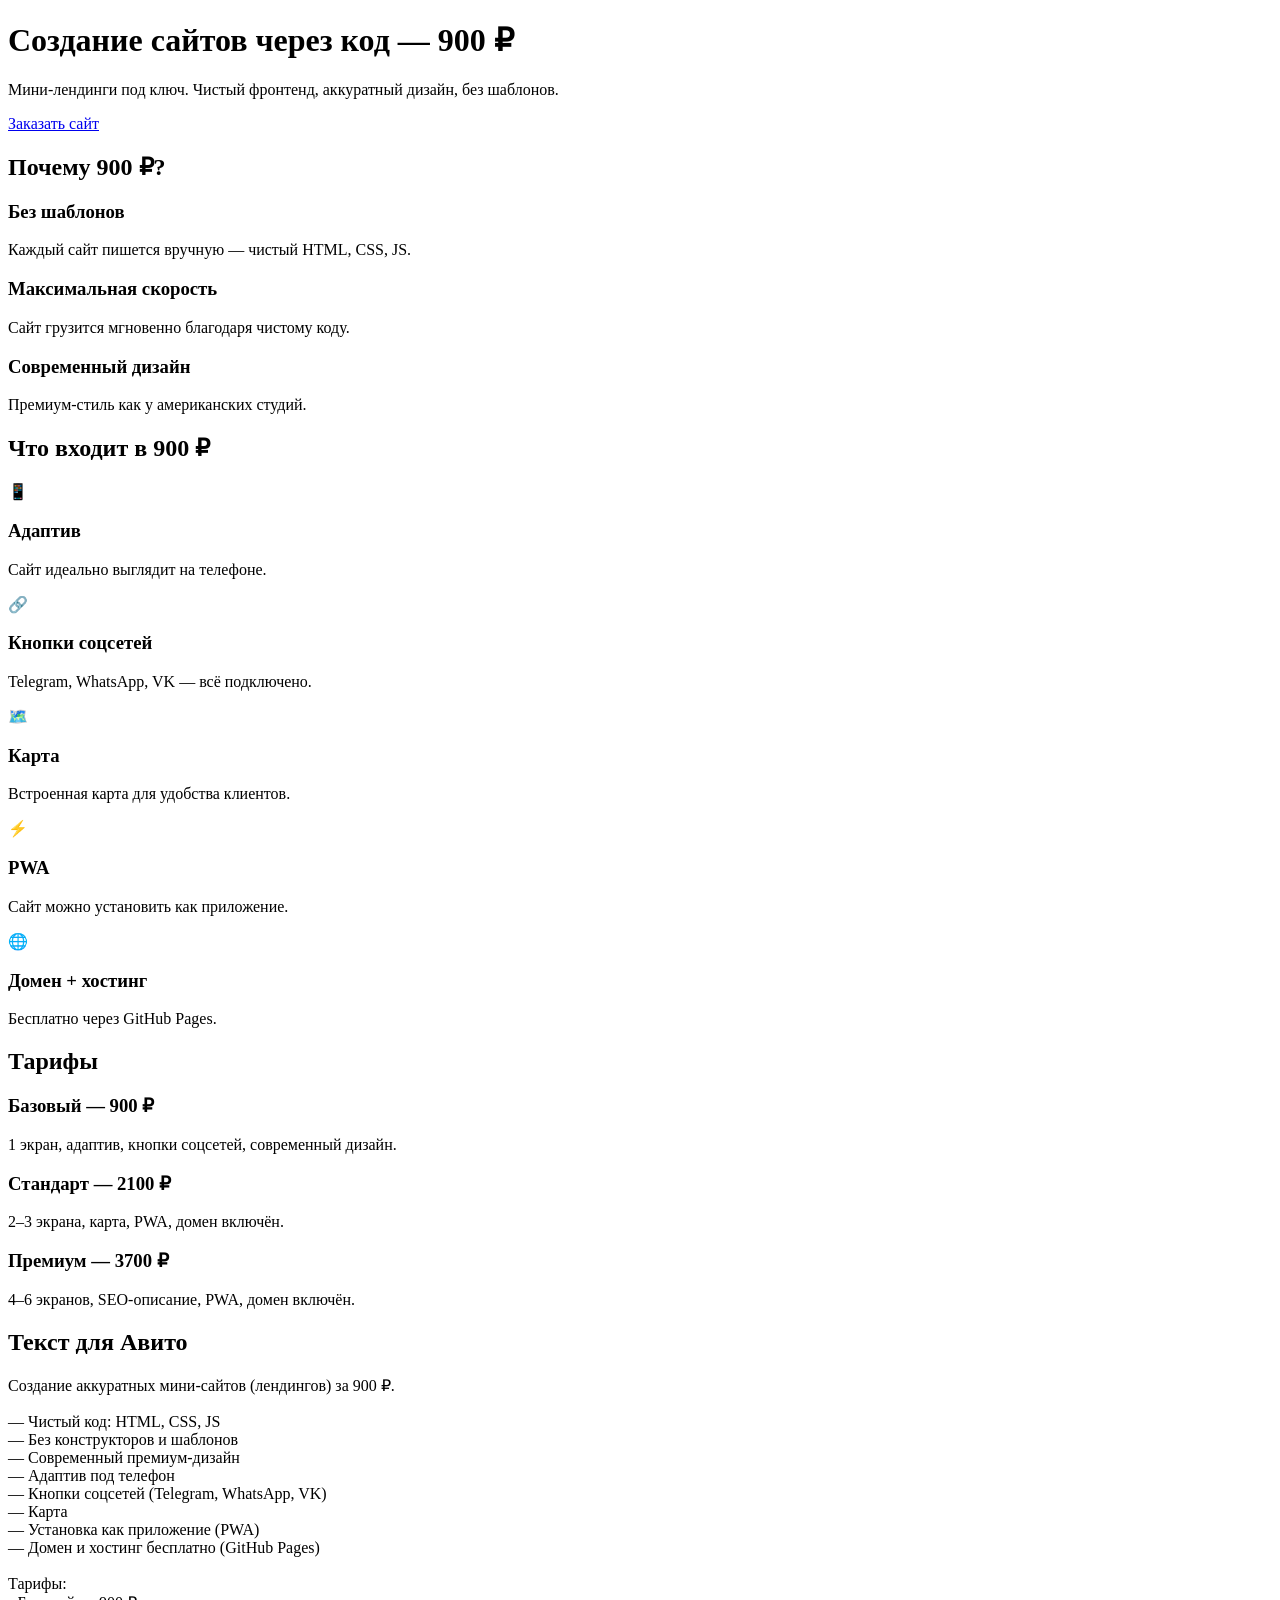
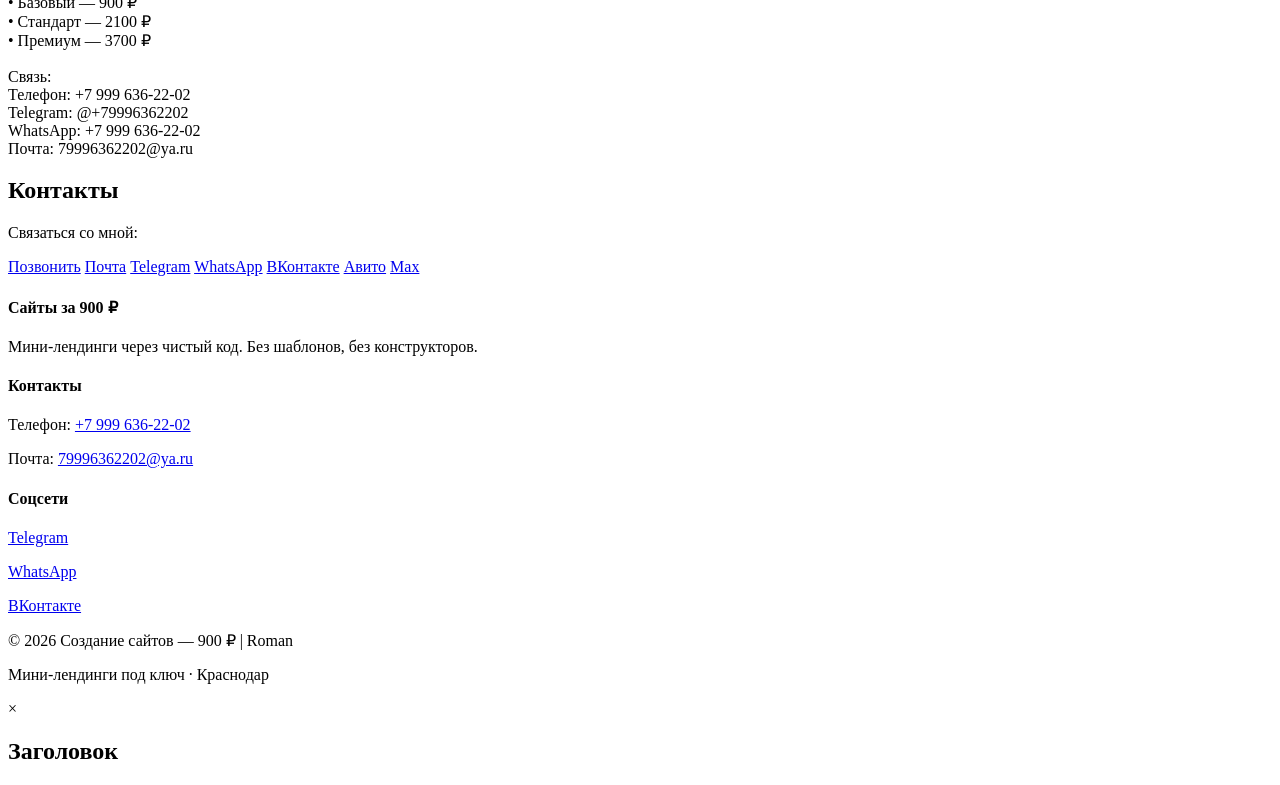
==== index.html @ 2df3d74e "Update index.html" ====
<!DOCTYPE html>
<html lang="ru">
<head>
  <meta charset="UTF-8">
  <meta name="viewport" content="width=device-width, initial-scale=1.0">

  <title>Создание сайтов — 900 ₽ | Мини‑лендинги под ключ</title>

  <!-- SEO -->
  <meta name="description" content="Создание аккуратных мини‑сайтов за 900 ₽. Чистый код, адаптив, кнопки соцсетей, карта, PWA, домен и хостинг бесплатно. Быстро и аккуратно.">
  <meta name="keywords" content="создание сайтов, сайт за 900 рублей, мини сайт, лендинг, разработка сайтов, Краснодар, фронтенд, веб разработка">
  <meta name="author" content="Roman">

  <!-- Open Graph -->
  <meta property="og:title" content="Создание сайтов — 900 ₽">
  <meta property="og:description" content="Мини‑сайты через чистый код. Быстро, аккуратно, без шаблонов.">
  <meta property="og:type" content="website">

  <!-- JSON-LD -->
  <script type="application/ld+json">
  {
    "@context": "https://schema.org",
    "@type": "LocalBusiness",
    "name": "Создание сайтов — 900 ₽",
    "description": "Мини‑лендинги под ключ через чистый код. Адаптив, кнопки соцсетей, карта, PWA, домен и хостинг.",
    "address": {
      "@type": "PostalAddress",
      "addressLocality": "Краснодар",
      "addressCountry": "RU"
    },
    "telephone": "+7-999-636-22-02",
    "email": "79996362202@ya.ru",
    "url": "https://evacuatorkrasnodar-ux.github.io/sites-900/",
    "priceRange": "900 RUB",
    "sameAs": [
      "https://t.me/+79996362202",
      "https://wa.me/79996362202",
      "https://vk.com"
    ]
  }
  </script>

  <!-- Шрифты -->
  <link href="https://fonts.googleapis.com/css2?family=Inter:wght@300;400;600;700;800&display=swap" rel="stylesheet">

  <!-- Стили -->
  <link rel="stylesheet" href="/sites-900/style.css">

  <!-- PWA -->
  <link rel="manifest" href="/sites-900/manifest.json">
</head>

<body>

  <div class="parallax-bg"></div>

  <header>
    <h1>Создание сайтов через код — 900 ₽</h1>
    <p>Мини‑лендинги под ключ. Чистый фронтенд, аккуратный дизайн, без шаблонов.</p>
    <a href="#contact" class="btn">Заказать сайт</a>
  </header>

  <!-- Почему 900 ₽ -->
  <section id="why">
    <h2>Почему 900 ₽?</h2>
    <div class="cards">
      <div class="card">
        <h3>Без шаблонов</h3>
        <p>Каждый сайт пишется вручную — чистый HTML, CSS, JS.</p>
      </div>
      <div class="card">
        <h3>Максимальная скорость</h3>
        <p>Сайт грузится мгновенно благодаря чистому коду.</p>
      </div>
      <div class="card">
        <h3>Современный дизайн</h3>
        <p>Премиум‑стиль как у американских студий.</p>
      </div>
    </div>
  </section>

  <!-- Что входит -->
  <section id="features">
    <h2>Что входит в 900 ₽</h2>

    <div class="features-grid">
      <div class="feature">
        <div class="icon">📱</div>
        <h3>Адаптив</h3>
        <p>Сайт идеально выглядит на телефоне.</p>
      </div>

      <div class="feature">
        <div class="icon">🔗</div>
        <h3>Кнопки соцсетей</h3>
        <p>Telegram, WhatsApp, VK — всё подключено.</p>
      </div>

      <div class="feature">
        <div class="icon">🗺️</div>
        <h3>Карта</h3>
        <p>Встроенная карта для удобства клиентов.</p>
      </div>

      <div class="feature">
        <div class="icon">⚡</div>
        <h3>PWA</h3>
        <p>Сайт можно установить как приложение.</p>
      </div>

      <div class="feature">
        <div class="icon">🌐</div>
        <h3>Домен + хостинг</h3>
        <p>Бесплатно через GitHub Pages.</p>
      </div>
    </div>
  </section>

  <!-- Тарифы -->
  <section id="pricing">
    <h2>Тарифы</h2>

    <div class="cards">
      <div class="card">
        <h3>Базовый — 900 ₽</h3>
        <p>1 экран, адаптив, кнопки соцсетей, современный дизайн.</p>
      </div>

      <div class="card">
        <h3>Стандарт — 2100 ₽</h3>
        <p>2–3 экрана, карта, PWA, домен включён.</p>
      </div>

      <div class="card">
        <h3>Премиум — 3700 ₽</h3>
        <p>4–6 экранов, SEO‑описание, PWA, домен включён.</p>
      </div>
    </div>
  </section>

  <!-- Текст под Авито -->
  <section id="avito">
    <h2>Текст для Авито</h2>
    <div class="avito-box">
      <p>
        Создание аккуратных мини‑сайтов (лендингов) за 900 ₽.<br><br>

        — Чистый код: HTML, CSS, JS<br>
        — Без конструкторов и шаблонов<br>
        — Современный премиум‑дизайн<br>
        — Адаптив под телефон<br>
        — Кнопки соцсетей (Telegram, WhatsApp, VK)<br>
        — Карта<br>
        — Установка как приложение (PWA)<br>
        — Домен и хостинг бесплатно (GitHub Pages)<br><br>

        Тарифы:<br>
        • Базовый — 900 ₽<br>
        • Стандарт — 2100 ₽<br>
        • Премиум — 3700 ₽<br><br>

        Связь:<br>
        Телефон: +7 999 636‑22‑02<br>
        Telegram: @+79996362202<br>
        WhatsApp: +7 999 636‑22‑02<br>
        Почта: 79996362202@ya.ru
      </p>
    </div>
  </section>

  <!-- Контакты -->
  <section id="contact">
    <h2>Контакты</h2>
    <p>Связаться со мной:</p>

    <div class="contact-buttons">
      <a href="tel:+79996362202" class="btn contact-btn">Позвонить</a>
      <a href="mailto:79996362202@ya.ru" class="btn contact-btn">Почта</a>

      <a href="https://t.me/+79996362202" class="btn contact-btn">Telegram</a>
      <a href="https://wa.me/79996362202" class="btn contact-btn">WhatsApp</a>

      <a href="https://vk.com" class="btn contact-btn">ВКонтакте</a>
      <a href="https://www.avito.ru" class="btn contact-btn">Авито</a>
      <a href="https://mah.ru" class="btn contact-btn">Мах</a>
    </div>
  </section>

  <!-- Футер -->
  <footer>
    <div class="footer-top">
      <div class="footer-col">
        <h4>Сайты за 900 ₽</h4>
        <p>Мини‑лендинги через чистый код. Без шаблонов, без конструкторов.</p>
      </div>
      <div class="footer-col">
        <h4>Контакты</h4>
        <p>Телефон: <a href="tel:+79996362202">+7 999 636‑22‑02</a></p>
        <p>Почта: <a href="mailto:79996362202@ya.ru">79996362202@ya.ru</a></p>
      </div>
      <div class="footer-col">
        <h4>Соцсети</h4>
        <p><a href="https://t.me/+79996362202">Telegram</a></p>
        <p><a href="https://wa.me/79996362202">WhatsApp</a></p>
        <p><a href="https://vk.com">ВКонтакте</a></p>
      </div>
    </div>
    <div class="footer-bottom">
      <p>© 2026 Создание сайтов — 900 ₽ | Roman</p>
      <p>Мини‑лендинги под ключ · Краснодар</p>
    </div>
  </footer>

  <!-- Анимации появления секций -->
  <script>
    const sections = document.querySelectorAll('section');
    const options = { threshold: 0.2 };

    const observer = new IntersectionObserver((entries) => {
      entries.forEach(entry => {
        if (entry.isIntersecting) {
          entry.target.classList.add('visible');
        }
      });
    }, options);

    sections.forEach(section => observer.observe(section));
  </script>

  <!-- Регистрация service worker -->
  <script>
    if ('serviceWorker' in navigator) {
      window.addEventListener('load', () => {
        navigator.serviceWorker.register('/sites-900/sw.js')
          .catch((err) => console.log('SW error', err));
      });
    }
  </script>
<!-- ГАЛЕРЕЯ -->
<div id="gallery-overlay"></div>

<div id="gallery-window">
  <span id="gallery-close">×</span>
  <h2 id="gallery-title">Заголовок</h2>
  <div id="gallery-images"></div>
</div>

</script>

</body>
</html>
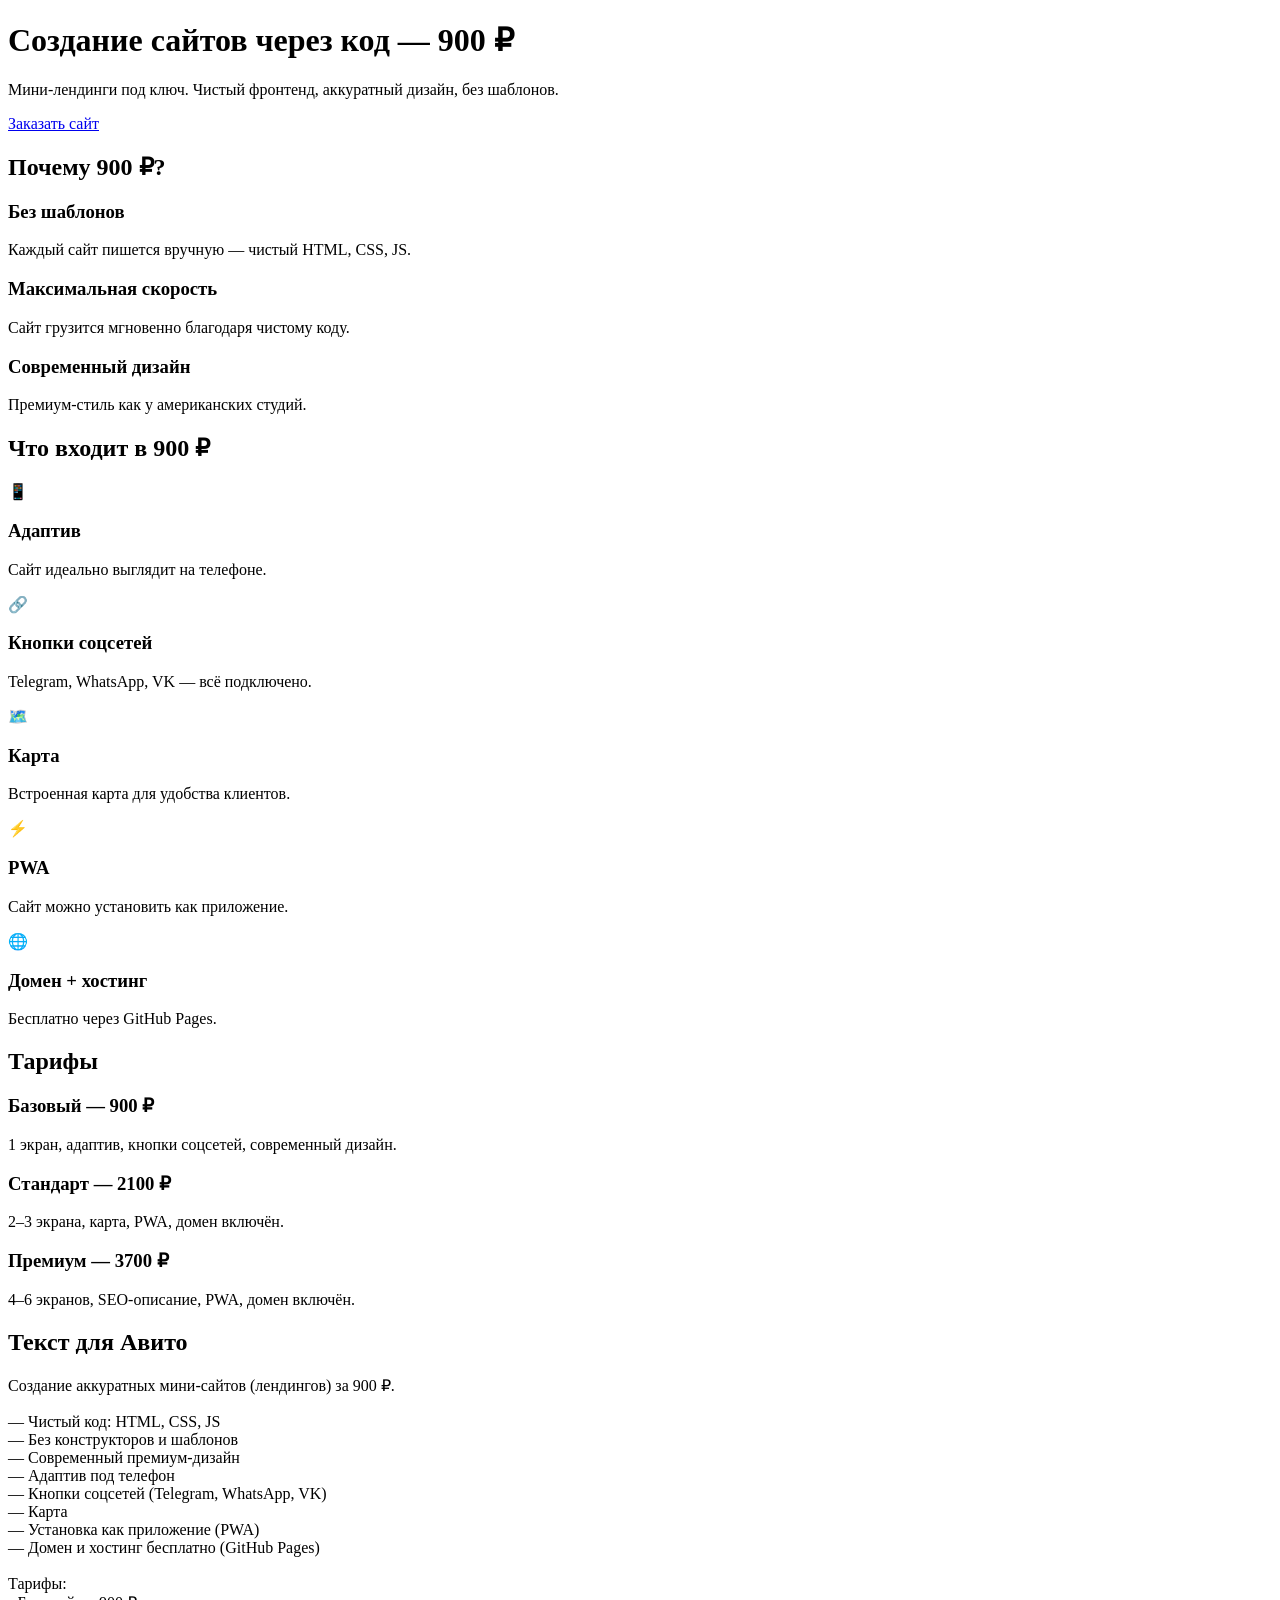
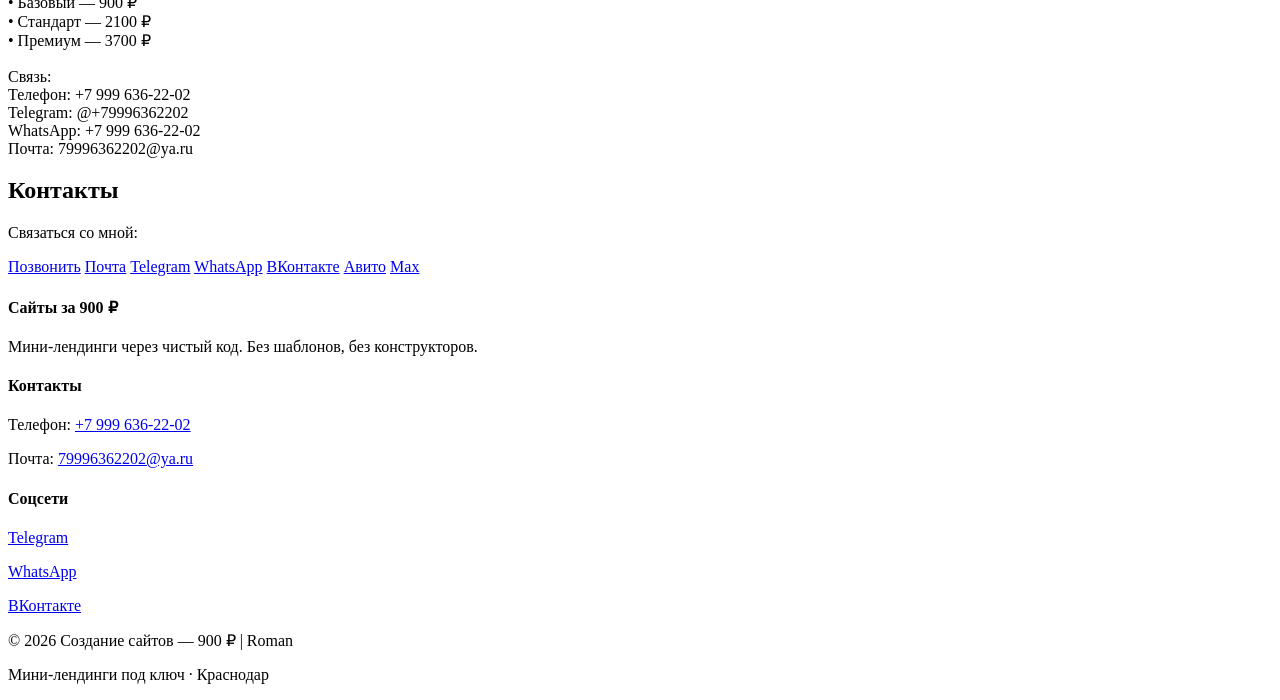
==== commit 56673464: "Update index.html" ====
--- a/index.html
+++ b/index.html
@@ -236,16 +236,6 @@
       });
     }
   </script>
-<!-- ГАЛЕРЕЯ -->
-<div id="gallery-overlay"></div>
-
-<div id="gallery-window">
-  <span id="gallery-close">×</span>
-  <h2 id="gallery-title">Заголовок</h2>
-  <div id="gallery-images"></div>
-</div>
-
-</script>
 
 </body>
 </html>
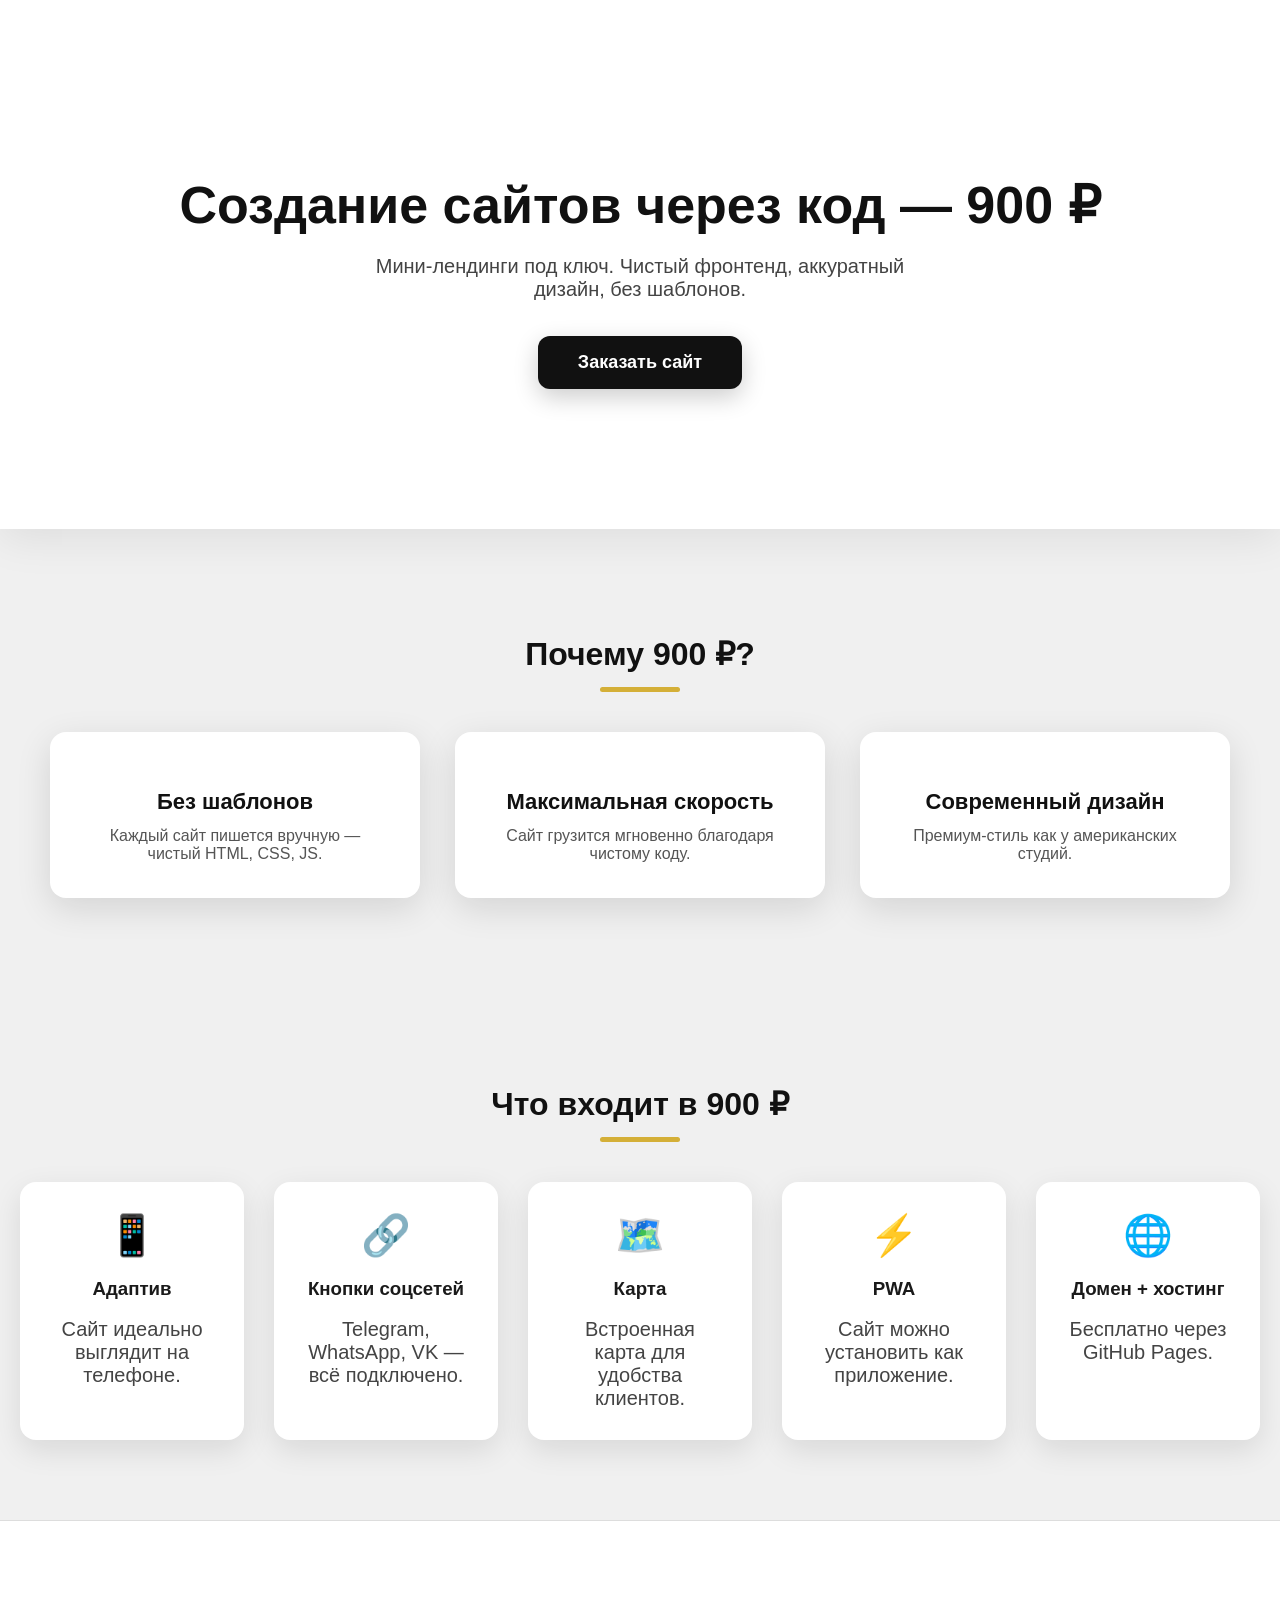
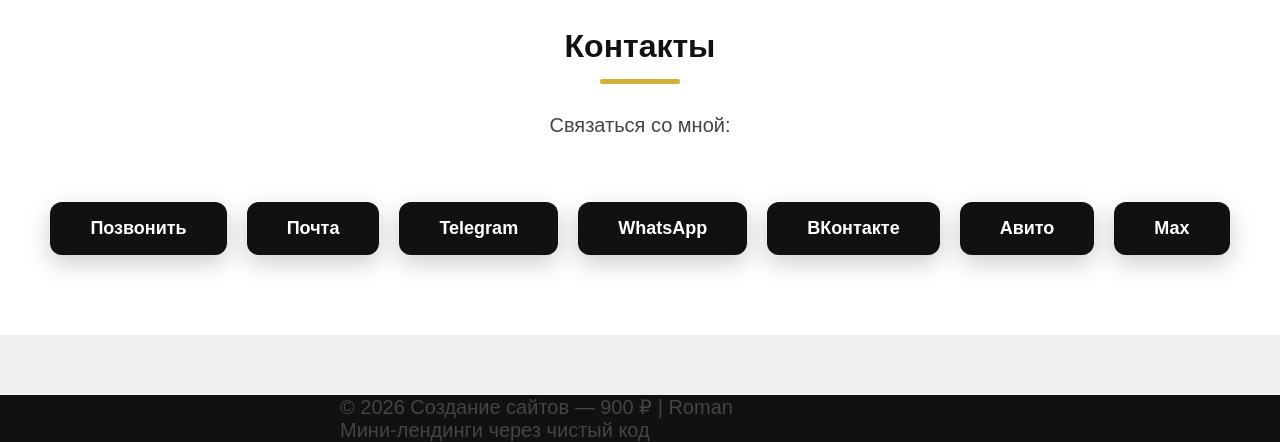
==== commit 9b309964: "Update index.html" ====
--- a/index.html
+++ b/index.html
@@ -16,43 +16,17 @@
   <meta property="og:description" content="Мини‑сайты через чистый код. Быстро, аккуратно, без шаблонов.">
   <meta property="og:type" content="website">
 
-  <!-- JSON-LD -->
-  <script type="application/ld+json">
-  {
-    "@context": "https://schema.org",
-    "@type": "LocalBusiness",
-    "name": "Создание сайтов — 900 ₽",
-    "description": "Мини‑лендинги под ключ через чистый код. Адаптив, кнопки соцсетей, карта, PWA, домен и хостинг.",
-    "address": {
-      "@type": "PostalAddress",
-      "addressLocality": "Краснодар",
-      "addressCountry": "RU"
-    },
-    "telephone": "+7-999-636-22-02",
-    "email": "79996362202@ya.ru",
-    "url": "https://evacuatorkrasnodar-ux.github.io/sites-900/",
-    "priceRange": "900 RUB",
-    "sameAs": [
-      "https://t.me/+79996362202",
-      "https://wa.me/79996362202",
-      "https://vk.com"
-    ]
-  }
-  </script>
-
-  <!-- Шрифты -->
+  <!-- Шрифт -->
   <link href="https://fonts.googleapis.com/css2?family=Inter:wght@300;400;600;700;800&display=swap" rel="stylesheet">
 
   <!-- Стили -->
-  <link rel="stylesheet" href="/sites-900/style.css">
+  <link rel="stylesheet" href="style.css">
 
   <!-- PWA -->
-  <link rel="manifest" href="/sites-900/manifest.json">
+  <link rel="manifest" href="manifest.json">
 </head>
 
 <body>
-
-  <div class="parallax-bg"></div>
 
   <header>
     <h1>Создание сайтов через код — 900 ₽</h1>
@@ -116,58 +90,6 @@
     </div>
   </section>
 
-  <!-- Тарифы -->
-  <section id="pricing">
-    <h2>Тарифы</h2>
-
-    <div class="cards">
-      <div class="card">
-        <h3>Базовый — 900 ₽</h3>
-        <p>1 экран, адаптив, кнопки соцсетей, современный дизайн.</p>
-      </div>
-
-      <div class="card">
-        <h3>Стандарт — 2100 ₽</h3>
-        <p>2–3 экрана, карта, PWA, домен включён.</p>
-      </div>
-
-      <div class="card">
-        <h3>Премиум — 3700 ₽</h3>
-        <p>4–6 экранов, SEO‑описание, PWA, домен включён.</p>
-      </div>
-    </div>
-  </section>
-
-  <!-- Текст под Авито -->
-  <section id="avito">
-    <h2>Текст для Авито</h2>
-    <div class="avito-box">
-      <p>
-        Создание аккуратных мини‑сайтов (лендингов) за 900 ₽.<br><br>
-
-        — Чистый код: HTML, CSS, JS<br>
-        — Без конструкторов и шаблонов<br>
-        — Современный премиум‑дизайн<br>
-        — Адаптив под телефон<br>
-        — Кнопки соцсетей (Telegram, WhatsApp, VK)<br>
-        — Карта<br>
-        — Установка как приложение (PWA)<br>
-        — Домен и хостинг бесплатно (GitHub Pages)<br><br>
-
-        Тарифы:<br>
-        • Базовый — 900 ₽<br>
-        • Стандарт — 2100 ₽<br>
-        • Премиум — 3700 ₽<br><br>
-
-        Связь:<br>
-        Телефон: +7 999 636‑22‑02<br>
-        Telegram: @+79996362202<br>
-        WhatsApp: +7 999 636‑22‑02<br>
-        Почта: 79996362202@ya.ru
-      </p>
-    </div>
-  </section>
-
   <!-- Контакты -->
   <section id="contact">
     <h2>Контакты</h2>
@@ -188,27 +110,8 @@
 
   <!-- Футер -->
   <footer>
-    <div class="footer-top">
-      <div class="footer-col">
-        <h4>Сайты за 900 ₽</h4>
-        <p>Мини‑лендинги через чистый код. Без шаблонов, без конструкторов.</p>
-      </div>
-      <div class="footer-col">
-        <h4>Контакты</h4>
-        <p>Телефон: <a href="tel:+79996362202">+7 999 636‑22‑02</a></p>
-        <p>Почта: <a href="mailto:79996362202@ya.ru">79996362202@ya.ru</a></p>
-      </div>
-      <div class="footer-col">
-        <h4>Соцсети</h4>
-        <p><a href="https://t.me/+79996362202">Telegram</a></p>
-        <p><a href="https://wa.me/79996362202">WhatsApp</a></p>
-        <p><a href="https://vk.com">ВКонтакте</a></p>
-      </div>
-    </div>
-    <div class="footer-bottom">
-      <p>© 2026 Создание сайтов — 900 ₽ | Roman</p>
-      <p>Мини‑лендинги под ключ · Краснодар</p>
-    </div>
+    <p>© 2026 Создание сайтов — 900 ₽ | Roman</p>
+    <p>Мини‑лендинги через чистый код</p>
   </footer>
 
   <!-- Анимации появления секций -->
@@ -227,15 +130,5 @@
     sections.forEach(section => observer.observe(section));
   </script>
 
-  <!-- Регистрация service worker -->
-  <script>
-    if ('serviceWorker' in navigator) {
-      window.addEventListener('load', () => {
-        navigator.serviceWorker.register('/sites-900/sw.js')
-          .catch((err) => console.log('SW error', err));
-      });
-    }
-  </script>
-
 </body>
 </html>
--- a/style.css
+++ b/style.css
@@ -0,0 +1,307 @@
+/* ===== ОСНОВНОЙ ФОН ===== */
+body {
+  font-family: 'Inter', sans-serif;
+  background: #f0f0f0;
+  color: #1a1a1a;
+  margin: 0;
+  padding: 0;
+  overflow-x: hidden;
+}
+
+/* Параллакс‑фон */
+.parallax-bg {
+  position: fixed;
+  inset: 0;
+  background:
+    radial-gradient(circle at 10% 20%, rgba(255, 215, 0, 0.25) 0, transparent 50%),
+    radial-gradient(circle at 80% 0%, rgba(0, 0, 0, 0.25) 0, transparent 55%);
+  z-index: -2;
+}
+
+/* ===== ШАПКА ===== */
+header {
+  text-align: center;
+  padding: 140px 20px;
+  background: #ffffff;
+  box-shadow: 0 10px 40px rgba(0,0,0,0.08);
+}
+
+h1 {
+  font-size: 52px;
+  font-weight: 800;
+  margin-bottom: 20px;
+  color: #111;
+}
+
+p {
+  font-size: 20px;
+  color: #444;
+  max-width: 600px;
+  margin: 0 auto;
+}
+
+/* ===== КНОПКИ ===== */
+.btn {
+  display: inline-block;
+  margin-top: 35px;
+  padding: 16px 40px;
+  background: #111;
+  color: white;
+  text-decoration: none;
+  border-radius: 12px;
+  font-size: 18px;
+  font-weight: 600;
+  transition: 0.25s;
+  box-shadow: 0 8px 25px rgba(0,0,0,0.2);
+}
+
+.btn:hover {
+  background: #000;
+  transform: translateY(-4px);
+}
+
+/* ===== СЕКЦИИ ===== */
+section {
+  padding: 80px 20px;
+  text-align: center;
+  opacity: 0;
+  transform: translateY(40px);
+  transition: opacity 0.8s ease, transform 0.8s ease;
+}
+
+section.visible {
+  opacity: 1;
+  transform: translateY(0);
+}
+
+/* ===== ЗАГОЛОВКИ ===== */
+h2 {
+  font-size: 32px;
+  font-weight: 700;
+  margin-bottom: 30px;
+  color: #111;
+}
+
+h2::after {
+  content: "";
+  width: 80px;
+  height: 5px;
+  background: #d4af37;
+  display: block;
+  margin: 14px auto 0;
+  border-radius: 3px;
+}
+
+/* ===== КАРТОЧКИ ===== */
+.cards {
+  display: flex;
+  flex-wrap: wrap;
+  justify-content: center;
+  gap: 35px;
+  margin-top: 40px;
+}
+
+.card {
+  background: #fff;
+  border-radius: 16px;
+  box-shadow: 0 10px 35px rgba(0,0,0,0.12);
+  padding: 35px;
+  width: 300px;
+  transition: 0.3s;
+}
+
+.card:hover {
+  transform: translateY(-8px);
+  box-shadow: 0 18px 45px rgba(0,0,0,0.18);
+}
+
+.card h3 {
+  font-size: 22px;
+  margin-bottom: 12px;
+  color: #111;
+}
+
+.card p {
+  font-size: 16px;
+  color: #555;
+}
+
+/* ===== БЛОК "ЧТО ВХОДИТ" ===== */
+.features-grid {
+  display: grid;
+  grid-template-columns: repeat(auto-fit, minmax(220px, 1fr));
+  gap: 30px;
+  margin-top: 40px;
+}
+
+.feature {
+  background: #fff;
+  padding: 30px;
+  border-radius: 16px;
+  box-shadow: 0 10px 30px rgba(0,0,0,0.1);
+  transition: 0.3s;
+}
+
+.feature:hover {
+  transform: translateY(-6px);
+  box-shadow: 0 18px 40px rgba(0,0,0,0.15);
+}
+
+.icon {
+  font-size: 40px;
+  margin-bottom: 15px;
+}
+
+/* ===== ТЕКСТ АВИТО ===== */
+.avito-box {
+  background: #fff;
+  padding: 40px;
+  border-radius: 16px;
+  max-width: 800px;
+  margin: 0 auto;
+  box-shadow: 0 10px 40px rgba(0,0,0,0.1);
+  text-align: left;
+  font-size: 18px;
+  line-height: 1.6;
+  color: #333;
+}
+
+/* ===== КОНТАКТЫ ===== */
+#contact {
+  background: #fff;
+  border-top: 1px solid #ddd;
+}
+
+.contact-buttons {
+  display: flex;
+  flex-wrap: wrap;
+  justify-content: center;
+  gap: 20px;
+  margin-top: 30px;
+}
+
+/* ===== ФУТЕР ===== */
+footer {
+  margin-top: 60px;
+  background: #111;
+  color: #fff;
+}
+
+/* Верх футера */
+.footer-top {
+  display: flex;
+  flex-wrap: wrap;
+  justify-content: center;
+  gap: 40px;
+  padding: 40px 20px 20px;
+  border-bottom: 1px solid rgba(255,255,255,0.1);
+}
+
+.footer-col {
+  max-width: 260px;
+}
+
+.footer-col h4 {
+  margin-bottom: 12px;
+  font-size: 18px;
+}
+
+.footer-col p {
+  margin: 4px 0;
+  font-size: 14px;
+  color: #ccc;
+}
+
+.footer-col a {
+  color: #f7d774;
+  text-decoration: none;
+}
+
+.footer-col a:hover {
+  text-decoration: underline;
+}
+
+/* Низ футера */
+.footer-bottom {
+  text-align: center;
+  padding: 20px;
+  font-size: 13px;
+  color: #aaa;
+}
+
+/* ========================================================= */
+/* ===== ПРЕМИУМ МОДАЛЬНАЯ ФОРМА ЗАКАЗА (GLASS UI) ===== */
+/* ========================================================= */
+
+#modal-overlay {
+  position: fixed;
+  inset: 0;
+  background: rgba(0, 0, 0, 0.55);
+  backdrop-filter: blur(6px);
+  display: none;
+  z-index: 998;
+}
+
+#modal-order {
+  position: fixed;
+  top: 50%;
+  left: 50%;
+  transform: translate(-50%, -50%);
+  background: rgba(255, 255, 255, 0.85);
+  backdrop-filter: blur(18px);
+  border-radius: 20px;
+  box-shadow: 0 20px 60px rgba(0, 0, 0, 0.3);
+  width: 90%;
+  max-width: 600px;
+  padding: 40px;
+  display: none;
+  z-index: 999;
+  animation: modalShow 0.35s ease;
+}
+
+@keyframes modalShow {
+  from { opacity: 0; transform: translate(-50%, -45%) scale(0.95); }
+  to { opacity: 1; transform: translate(-50%, -50%) scale(1); }
+}
+
+#modal-close {
+  position: absolute;
+  top: 15px;
+  right: 20px;
+  font-size: 28px;
+  color: #555;
+  cursor: pointer;
+  transition: 0.3s;
+}
+
+#modal-close:hover {
+  color: #000;
+  transform: scale(1.2);
+}
+
+/* Поля формы */
+.modal-content label {
+  display: block;
+  margin-top: 15px;
+  font-weight: 600;
+}
+
+.modal-content input,
+.modal-content select,
+.modal-content textarea {
+  width: 100%;
+  padding: 12px;
+  margin-top: 6px;
+  border-radius: 10px;
+  border: 1px solid #ccc;
+  background: #fafafa;
+  font-size: 15px;
+  transition: 0.3s;
+}
+
+.modal-content input:focus,
+.modal-content select:focus,
+.modal-content textarea:focus {
+  border-color: #d4af37;
+  box-shadow: 0 0 10px rgba(212, 175, 55, 0.4);
+}
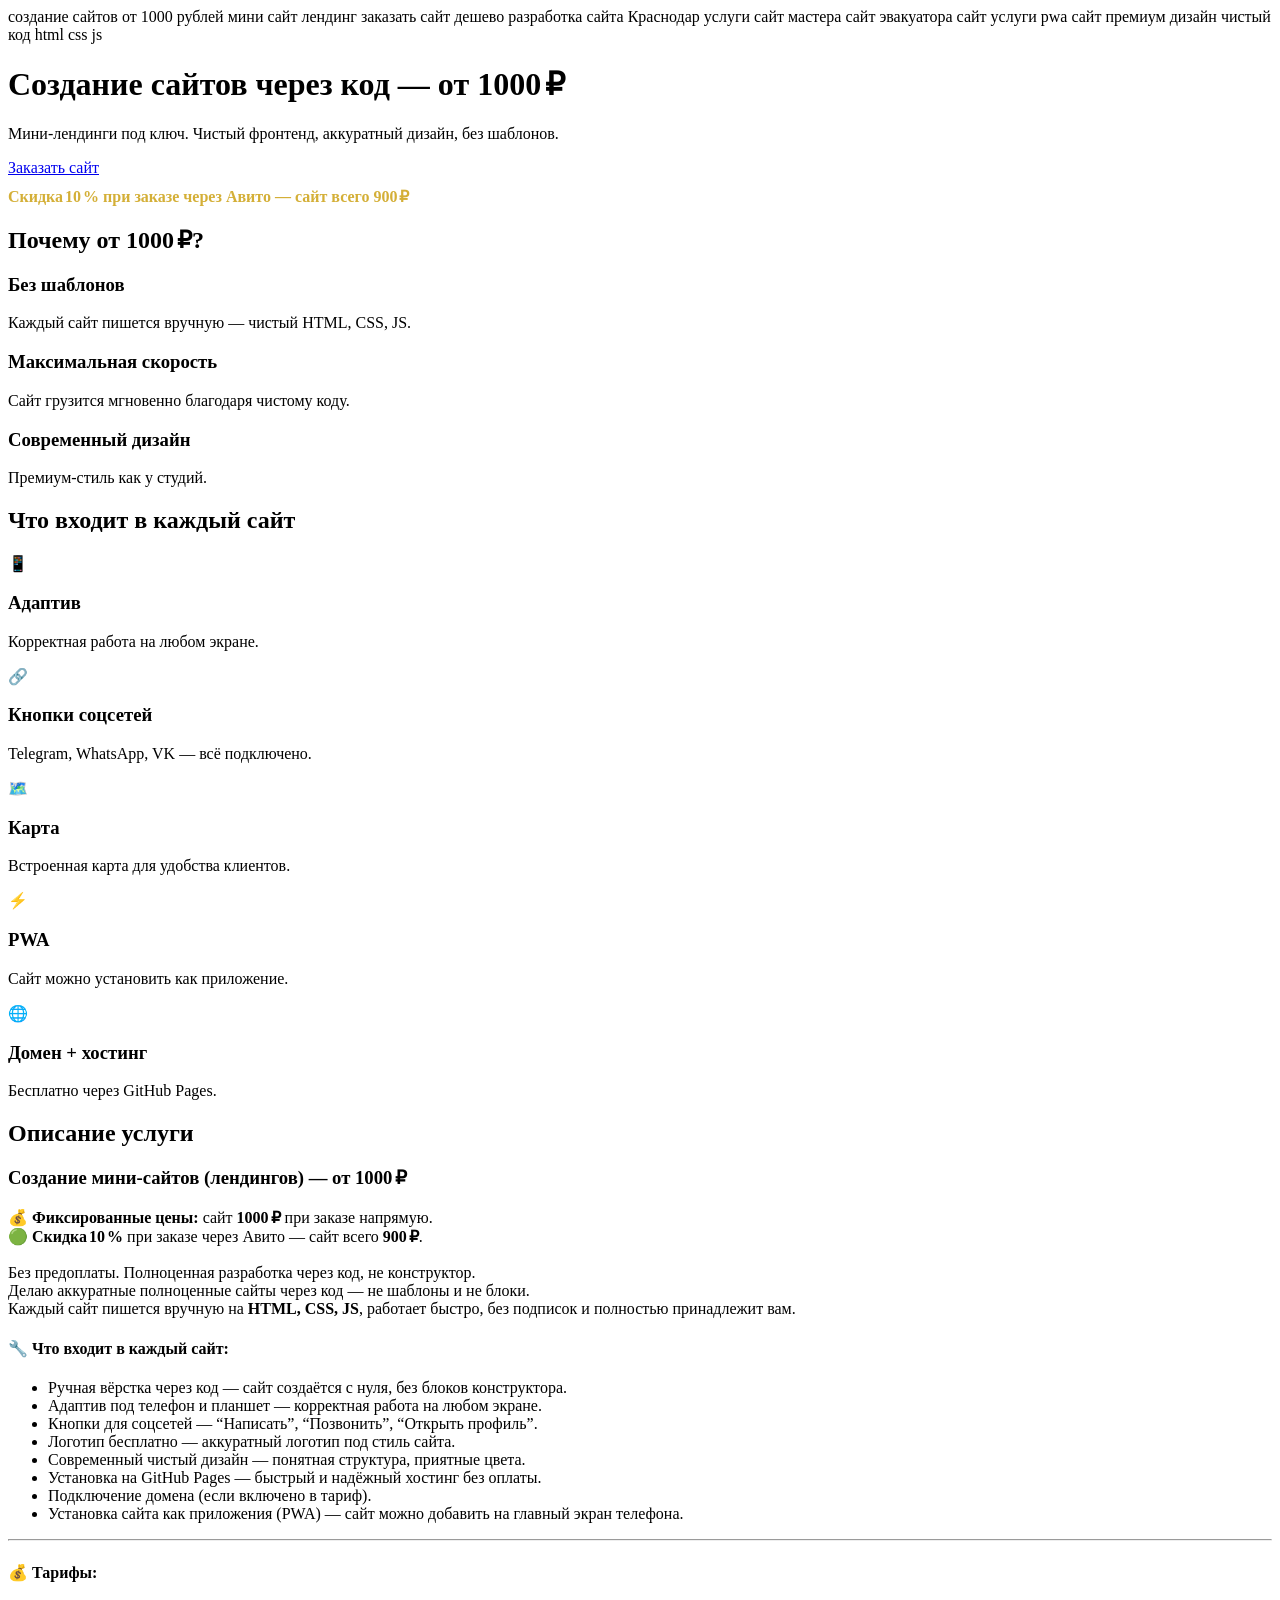
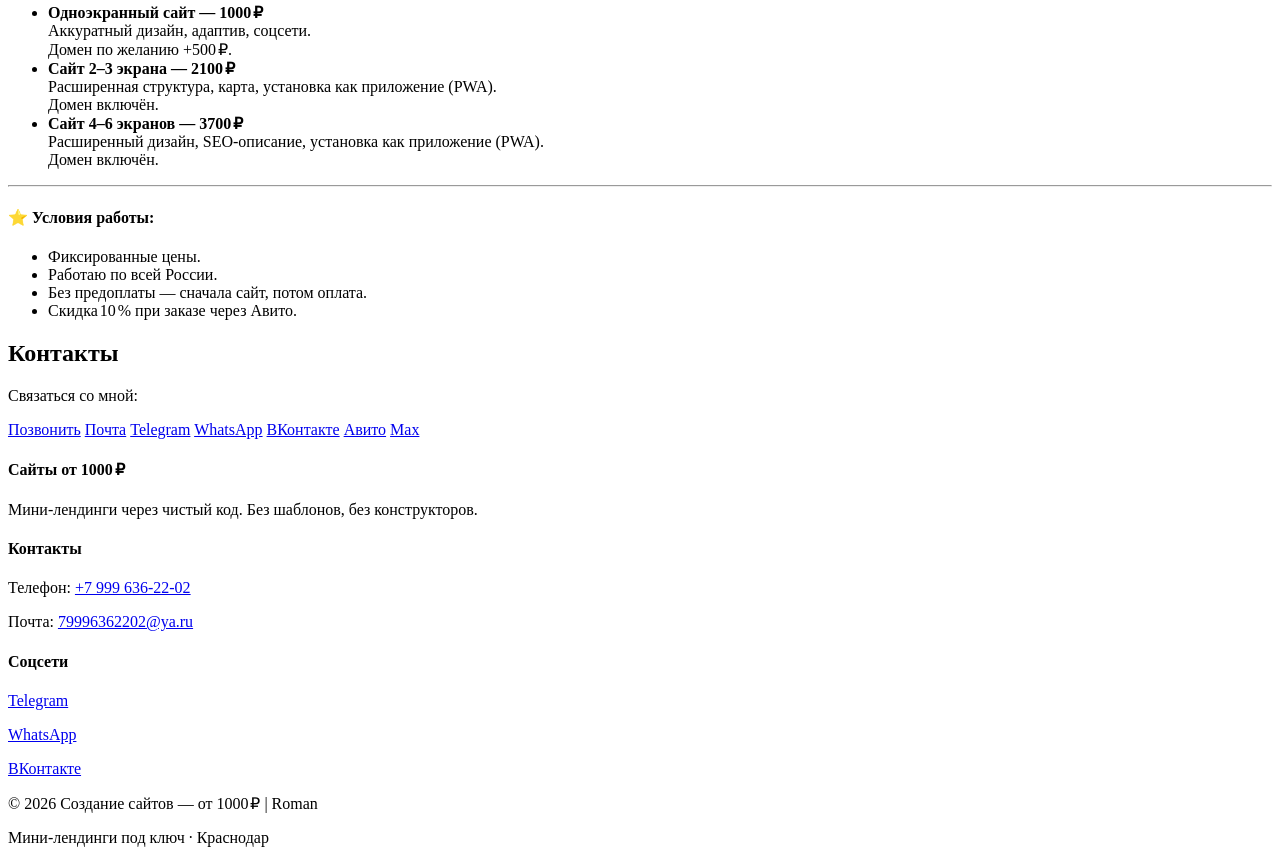
==== commit 69ec791c: "Update index.html" ====
--- a/index.html
+++ b/index.html
@@ -3,40 +3,82 @@
 <head>
   <meta charset="UTF-8">
   <meta name="viewport" content="width=device-width, initial-scale=1.0">
-
-  <title>Создание сайтов — 900 ₽ | Мини‑лендинги под ключ</title>
+  <title>Создание сайтов — от 1000 ₽ | Скидка 10 % через Авито</title>
 
   <!-- SEO -->
-  <meta name="description" content="Создание аккуратных мини‑сайтов за 900 ₽. Чистый код, адаптив, кнопки соцсетей, карта, PWA, домен и хостинг бесплатно. Быстро и аккуратно.">
-  <meta name="keywords" content="создание сайтов, сайт за 900 рублей, мини сайт, лендинг, разработка сайтов, Краснодар, фронтенд, веб разработка">
-  <meta name="author" content="Roman">
+  <meta name="description" content="Создание мини‑сайтов от 1000 ₽. Скидка 10 % при заказе через Авито. Чистый код, премиум‑дизайн, адаптив, PWA, домен и хостинг бесплатно.">
+  <meta name="keywords" content="создание сайтов, сайт за 1000 рублей, мини сайт, лендинг, разработка сайтов, Краснодар, услуги, эвакуатор сайт, сайт мастера, сайт услуги">
+  <link rel="canonical" href="https://evacuatorkrasnodar-ux.github.io/sites-900/">
 
   <!-- Open Graph -->
-  <meta property="og:title" content="Создание сайтов — 900 ₽">
-  <meta property="og:description" content="Мини‑сайты через чистый код. Быстро, аккуратно, без шаблонов.">
+  <meta property="og:title" content="Создание сайтов — от 1000 ₽ | Скидка 10 % через Авито">
+  <meta property="og:description" content="Мини‑лендинги через чистый код. Быстро, аккуратно, без шаблонов.">
   <meta property="og:type" content="website">
-
-  <!-- Шрифт -->
+  <meta property="og:url" content="https://evacuatorkrasnodar-ux.github.io/sites-900/">
+
+  <!-- JSON-LD -->
+  <script type="application/ld+json">
+  {
+    "@context": "https://schema.org",
+    "@graph": [
+      {
+        "@type": "LocalBusiness",
+        "name": "Создание сайтов — от 1000 ₽",
+        "description": "Мини‑лендинги под ключ через чистый код. Скидка 10 % при заказе через Авито.",
+        "address": {
+          "@type": "PostalAddress",
+          "addressLocality": "Краснодар",
+          "addressCountry": "RU"
+        },
+        "telephone": "+7-999-636-22-02",
+        "email": "79996362202@ya.ru",
+        "priceRange": "1000 RUB",
+        "url": "https://evacuatorkrasnodar-ux.github.io/sites-900/",
+        "sameAs": [
+          "https://t.me/+79996362202",
+          "https://wa.me/79996362202",
+          "https://vk.com"
+        ]
+      },
+      {
+        "@type": "Service",
+        "name": "Создание мини‑сайтов",
+        "serviceType": "Разработка лендингов",
+        "provider": { "@type": "LocalBusiness", "name": "Roman" },
+        "areaServed": "Краснодар",
+        "offers": { "@type": "Offer", "price": "1000", "priceCurrency": "RUB" }
+      }
+    ]
+  }
+  </script>
+
+  <!-- Шрифт и стили -->
   <link href="https://fonts.googleapis.com/css2?family=Inter:wght@300;400;600;700;800&display=swap" rel="stylesheet">
-
-  <!-- Стили -->
-  <link rel="stylesheet" href="style.css">
+  <link rel="stylesheet" href="/sites-900/style.css">
 
   <!-- PWA -->
-  <link rel="manifest" href="manifest.json">
+  <link rel="manifest" href="/sites-900/manifest.json">
 </head>
 
 <body>
+  <!-- Скрытый SEO-блок -->
+  <div class="seo-hidden">
+    создание сайтов от 1000 рублей мини сайт лендинг заказать сайт дешево разработка сайта Краснодар услуги сайт мастера сайт эвакуатора сайт услуги pwa сайт премиум дизайн чистый код html css js
+  </div>
+
+  <div class="parallax-bg"></div>
 
   <header>
-    <h1>Создание сайтов через код — 900 ₽</h1>
+    <h1>Создание сайтов через код — от 1000 ₽</h1>
     <p>Мини‑лендинги под ключ. Чистый фронтенд, аккуратный дизайн, без шаблонов.</p>
     <a href="#contact" class="btn">Заказать сайт</a>
+    <p style="margin-top:10px;color:#d4af37;font-weight:600;">
+      Скидка 10 % при заказе через Авито — сайт всего 900 ₽
+    </p>
   </header>
 
-  <!-- Почему 900 ₽ -->
   <section id="why">
-    <h2>Почему 900 ₽?</h2>
+    <h2>Почему от 1000 ₽?</h2>
     <div class="cards">
       <div class="card">
         <h3>Без шаблонов</h3>
@@ -48,40 +90,34 @@
       </div>
       <div class="card">
         <h3>Современный дизайн</h3>
-        <p>Премиум‑стиль как у американских студий.</p>
-      </div>
-    </div>
-  </section>
-
-  <!-- Что входит -->
+        <p>Премиум‑стиль как у студий.</p>
+      </div>
+    </div>
+  </section>
+
   <section id="features">
-    <h2>Что входит в 900 ₽</h2>
-
+    <h2>Что входит в каждый сайт</h2>
     <div class="features-grid">
       <div class="feature">
         <div class="icon">📱</div>
         <h3>Адаптив</h3>
-        <p>Сайт идеально выглядит на телефоне.</p>
-      </div>
-
+        <p>Корректная работа на любом экране.</p>
+      </div>
       <div class="feature">
         <div class="icon">🔗</div>
         <h3>Кнопки соцсетей</h3>
         <p>Telegram, WhatsApp, VK — всё подключено.</p>
       </div>
-
       <div class="feature">
         <div class="icon">🗺️</div>
         <h3>Карта</h3>
         <p>Встроенная карта для удобства клиентов.</p>
       </div>
-
       <div class="feature">
         <div class="icon">⚡</div>
         <h3>PWA</h3>
         <p>Сайт можно установить как приложение.</p>
       </div>
-
       <div class="feature">
         <div class="icon">🌐</div>
         <h3>Домен + хостинг</h3>
@@ -90,28 +126,88 @@
     </div>
   </section>
 
-  <!-- Контакты -->
+  <section id="avito">
+    <h2>Описание услуги</h2>
+    <div class="avito-box">
+      <h3>Создание мини‑сайтов (лендингов) — от 1000 ₽</h3>
+
+      <p>
+        💰 <strong>Фиксированные цены:</strong> сайт <strong>1000 ₽</strong> при заказе напрямую.<br>
+        🟢 <strong>Скидка 10 %</strong> при заказе через Авито — сайт всего <strong>900 ₽</strong>.<br><br>
+        Без предоплаты. Полноценная разработка через код, не конструктор.<br>
+        Делаю аккуратные полноценные сайты через код — не шаблоны и не блоки.<br>
+        Каждый сайт пишется вручную на <strong>HTML, CSS, JS</strong>, работает быстро, без подписок и полностью принадлежит вам.
+      </p>
+
+      <h4>🔧 Что входит в каждый сайт:</h4>
+      <ul>
+        <li>Ручная вёрстка через код — сайт создаётся с нуля, без блоков конструктора.</li>
+        <li>Адаптив под телефон и планшет — корректная работа на любом экране.</li>
+        <li>Кнопки для соцсетей — “Написать”, “Позвонить”, “Открыть профиль”.</li>
+        <li>Логотип бесплатно — аккуратный логотип под стиль сайта.</li>
+        <li>Современный чистый дизайн — понятная структура, приятные цвета.</li>
+        <li>Установка на GitHub Pages — быстрый и надёжный хостинг без оплаты.</li>
+        <li>Подключение домена (если включено в тариф).</li>
+        <li>Установка сайта как приложения (PWA) — сайт можно добавить на главный экран телефона.</li>
+      </ul>
+
+      <hr>
+
+      <h4>💰 Тарифы:</h4>
+      <ul>
+        <li><strong>Одноэкранный сайт — 1000 ₽</strong><br>Аккуратный дизайн, адаптив, соцсети.<br>Домен по желанию +500 ₽.</li>
+        <li><strong>Сайт 2–3 экрана — 2100 ₽</strong><br>Расширенная структура, карта, установка как приложение (PWA).<br>Домен включён.</li>
+        <li><strong>Сайт 4–6 экранов — 3700 ₽</strong><br>Расширенный дизайн, SEO‑описание, установка как приложение (PWA).<br>Домен включён.</li>
+      </ul>
+
+      <hr>
+
+      <h4>⭐ Условия работы:</h4>
+      <ul>
+        <li>Фиксированные цены.</li>
+        <li>Работаю по всей России.</li>
+        <li>Без предоплаты — сначала сайт, потом оплата.</li>
+        <li>Скидка 10 % при заказе через Авито.</li>
+      </ul>
+    </div>
+  </section>
+
   <section id="contact">
     <h2>Контакты</h2>
     <p>Связаться со мной:</p>
-
     <div class="contact-buttons">
       <a href="tel:+79996362202" class="btn contact-btn">Позвонить</a>
       <a href="mailto:79996362202@ya.ru" class="btn contact-btn">Почта</a>
-
       <a href="https://t.me/+79996362202" class="btn contact-btn">Telegram</a>
       <a href="https://wa.me/79996362202" class="btn contact-btn">WhatsApp</a>
-
       <a href="https://vk.com" class="btn contact-btn">ВКонтакте</a>
       <a href="https://www.avito.ru" class="btn contact-btn">Авито</a>
       <a href="https://mah.ru" class="btn contact-btn">Мах</a>
     </div>
   </section>
 
-  <!-- Футер -->
   <footer>
-    <p>© 2026 Создание сайтов — 900 ₽ | Roman</p>
-    <p>Мини‑лендинги через чистый код</p>
+    <div class="footer-top">
+      <div class="footer-col">
+        <h4>Сайты от 1000 ₽</h4>
+        <p>Мини‑лендинги через чистый код. Без шаблонов, без конструкторов.</p>
+      </div>
+      <div class="footer-col">
+        <h4>Контакты</h4>
+        <p>Телефон: <a href="tel:+79996362202">+7 999 636‑22‑02</a></p>
+        <p>Почта: <a href="mailto:79996362202@ya.ru">79996362202@ya.ru</a></p>
+      </div>
+      <div class="footer-col">
+        <h4>Соцсети</h4>
+        <p><a href="https://t.me/+79996362202">Telegram</a></p>
+        <p><a href="https://wa.me/79996362202">WhatsApp</a></p>
+        <p><a href="https://vk.com">ВКонтакте</a></p>
+      </div>
+    </div>
+    <div class="footer-bottom">
+      <p>© 2026 Создание сайтов — от 1000 ₽ | Roman</p>
+      <p>Мини‑лендинги под ключ · Краснодар</p>
+    </div>
   </footer>
 
   <!-- Анимации появления секций -->
@@ -130,5 +226,14 @@
     sections.forEach(section => observer.observe(section));
   </script>
 
+  <!-- Регистрация service worker -->
+  <script>
+    if ('serviceWorker' in navigator) {
+      window.addEventListener('load', () => {
+        navigator.serviceWorker.register('/sites-900/sw.js')
+          .catch((err) => console.log('SW error', err));
+      });
+    }
+  </script>
 </body>
 </html>
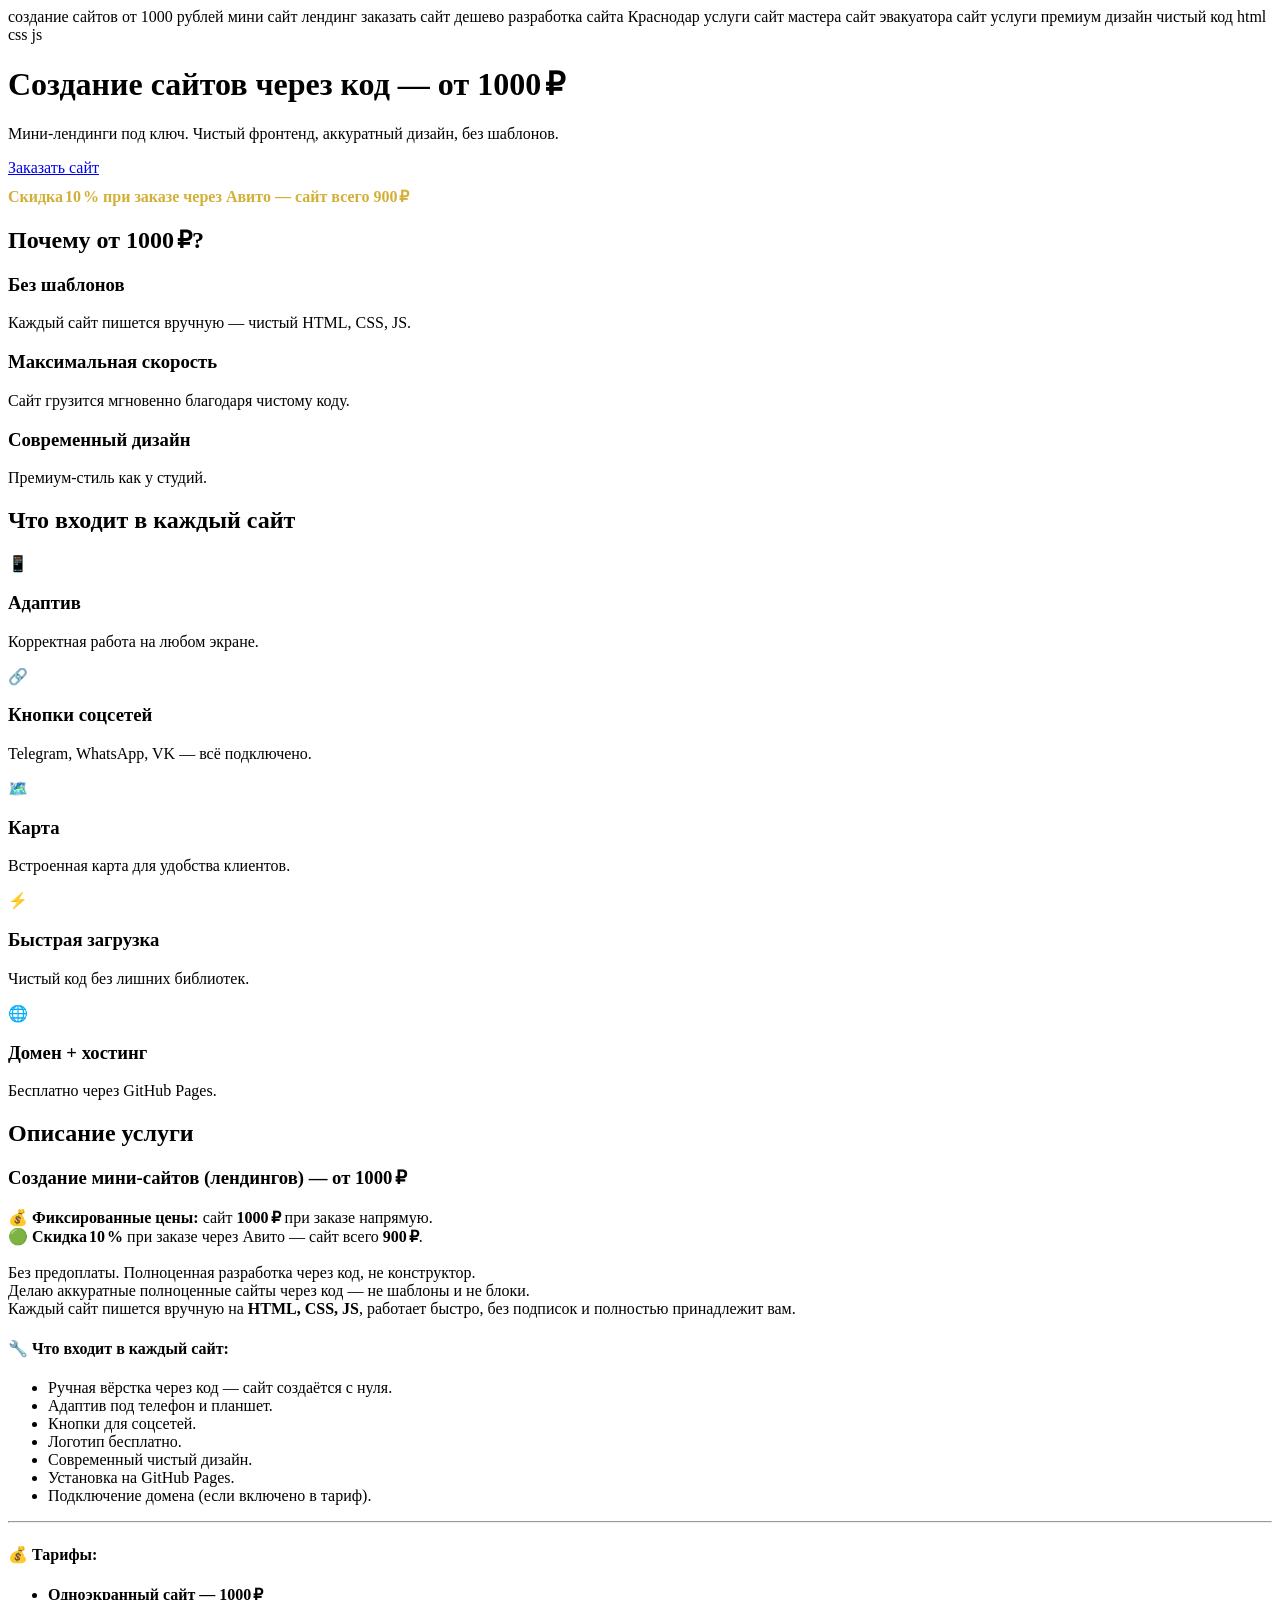
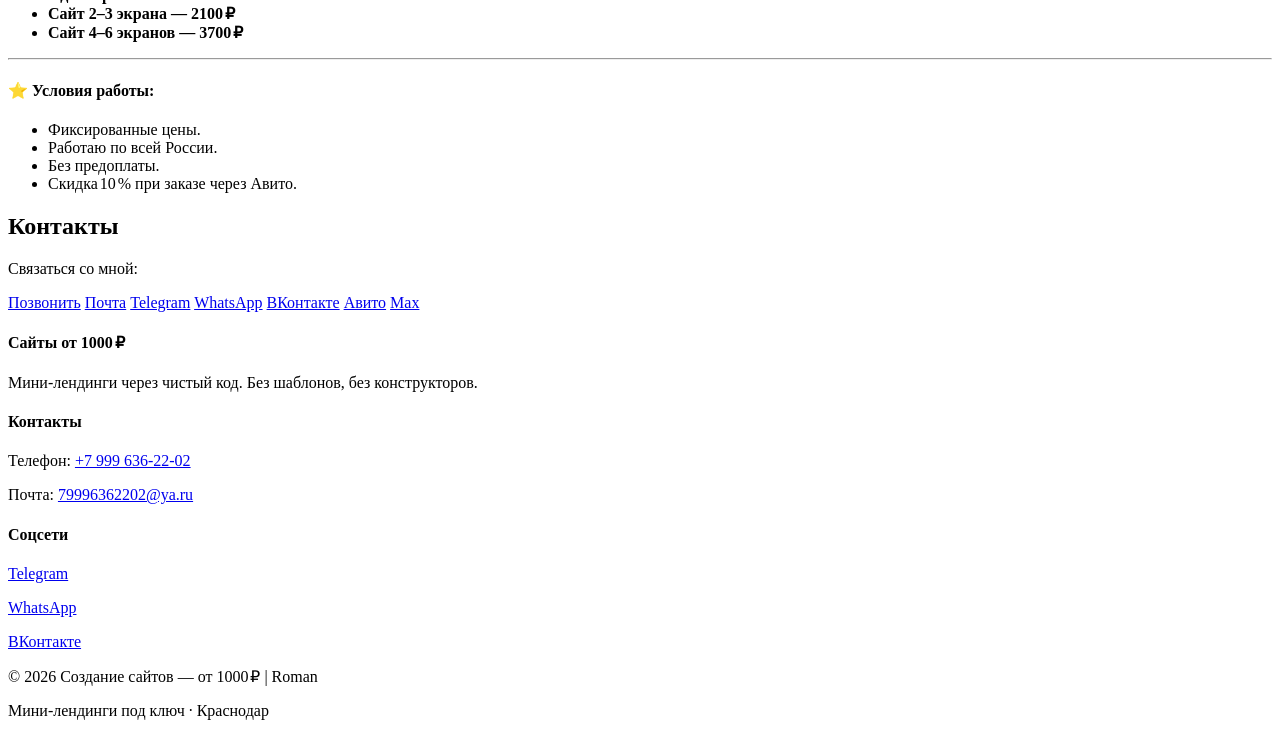
==== commit 010de158: "Update index.html" ====
--- a/index.html
+++ b/index.html
@@ -6,7 +6,7 @@
   <title>Создание сайтов — от 1000 ₽ | Скидка 10 % через Авито</title>
 
   <!-- SEO -->
-  <meta name="description" content="Создание мини‑сайтов от 1000 ₽. Скидка 10 % при заказе через Авито. Чистый код, премиум‑дизайн, адаптив, PWA, домен и хостинг бесплатно.">
+  <meta name="description" content="Создание мини‑сайтов от 1000 ₽. Скидка 10 % при заказе через Авито. Чистый код, премиум‑дизайн, адаптив, домен и хостинг бесплатно.">
   <meta name="keywords" content="создание сайтов, сайт за 1000 рублей, мини сайт, лендинг, разработка сайтов, Краснодар, услуги, эвакуатор сайт, сайт мастера, сайт услуги">
   <link rel="canonical" href="https://evacuatorkrasnodar-ux.github.io/sites-900/">
 
@@ -55,15 +55,12 @@
   <!-- Шрифт и стили -->
   <link href="https://fonts.googleapis.com/css2?family=Inter:wght@300;400;600;700;800&display=swap" rel="stylesheet">
   <link rel="stylesheet" href="/sites-900/style.css">
-
-  <!-- PWA -->
-  <link rel="manifest" href="/sites-900/manifest.json">
 </head>
 
 <body>
   <!-- Скрытый SEO-блок -->
   <div class="seo-hidden">
-    создание сайтов от 1000 рублей мини сайт лендинг заказать сайт дешево разработка сайта Краснодар услуги сайт мастера сайт эвакуатора сайт услуги pwa сайт премиум дизайн чистый код html css js
+    создание сайтов от 1000 рублей мини сайт лендинг заказать сайт дешево разработка сайта Краснодар услуги сайт мастера сайт эвакуатора сайт услуги премиум дизайн чистый код html css js
   </div>
 
   <div class="parallax-bg"></div>
@@ -71,7 +68,7 @@
   <header>
     <h1>Создание сайтов через код — от 1000 ₽</h1>
     <p>Мини‑лендинги под ключ. Чистый фронтенд, аккуратный дизайн, без шаблонов.</p>
-    <a href="#contact" class="btn">Заказать сайт</a>
+    <a href="/sites-900/order.html" class="btn">Заказать сайт</a>
     <p style="margin-top:10px;color:#d4af37;font-weight:600;">
       Скидка 10 % при заказе через Авито — сайт всего 900 ₽
     </p>
@@ -115,8 +112,8 @@
       </div>
       <div class="feature">
         <div class="icon">⚡</div>
-        <h3>PWA</h3>
-        <p>Сайт можно установить как приложение.</p>
+        <h3>Быстрая загрузка</h3>
+        <p>Чистый код без лишних библиотек.</p>
       </div>
       <div class="feature">
         <div class="icon">🌐</div>
@@ -141,23 +138,22 @@
 
       <h4>🔧 Что входит в каждый сайт:</h4>
       <ul>
-        <li>Ручная вёрстка через код — сайт создаётся с нуля, без блоков конструктора.</li>
-        <li>Адаптив под телефон и планшет — корректная работа на любом экране.</li>
-        <li>Кнопки для соцсетей — “Написать”, “Позвонить”, “Открыть профиль”.</li>
-        <li>Логотип бесплатно — аккуратный логотип под стиль сайта.</li>
-        <li>Современный чистый дизайн — понятная структура, приятные цвета.</li>
-        <li>Установка на GitHub Pages — быстрый и надёжный хостинг без оплаты.</li>
+        <li>Ручная вёрстка через код — сайт создаётся с нуля.</li>
+        <li>Адаптив под телефон и планшет.</li>
+        <li>Кнопки для соцсетей.</li>
+        <li>Логотип бесплатно.</li>
+        <li>Современный чистый дизайн.</li>
+        <li>Установка на GitHub Pages.</li>
         <li>Подключение домена (если включено в тариф).</li>
-        <li>Установка сайта как приложения (PWA) — сайт можно добавить на главный экран телефона.</li>
       </ul>
 
       <hr>
 
       <h4>💰 Тарифы:</h4>
       <ul>
-        <li><strong>Одноэкранный сайт — 1000 ₽</strong><br>Аккуратный дизайн, адаптив, соцсети.<br>Домен по желанию +500 ₽.</li>
-        <li><strong>Сайт 2–3 экрана — 2100 ₽</strong><br>Расширенная структура, карта, установка как приложение (PWA).<br>Домен включён.</li>
-        <li><strong>Сайт 4–6 экранов — 3700 ₽</strong><br>Расширенный дизайн, SEO‑описание, установка как приложение (PWA).<br>Домен включён.</li>
+        <li><strong>Одноэкранный сайт — 1000 ₽</strong></li>
+        <li><strong>Сайт 2–3 экрана — 2100 ₽</strong></li>
+        <li><strong>Сайт 4–6 экранов — 3700 ₽</strong></li>
       </ul>
 
       <hr>
@@ -166,7 +162,7 @@
       <ul>
         <li>Фиксированные цены.</li>
         <li>Работаю по всей России.</li>
-        <li>Без предоплаты — сначала сайт, потом оплата.</li>
+        <li>Без предоплаты.</li>
         <li>Скидка 10 % при заказе через Авито.</li>
       </ul>
     </div>
@@ -226,14 +222,5 @@
     sections.forEach(section => observer.observe(section));
   </script>
 
-  <!-- Регистрация service worker -->
-  <script>
-    if ('serviceWorker' in navigator) {
-      window.addEventListener('load', () => {
-        navigator.serviceWorker.register('/sites-900/sw.js')
-          .catch((err) => console.log('SW error', err));
-      });
-    }
-  </script>
 </body>
 </html>
